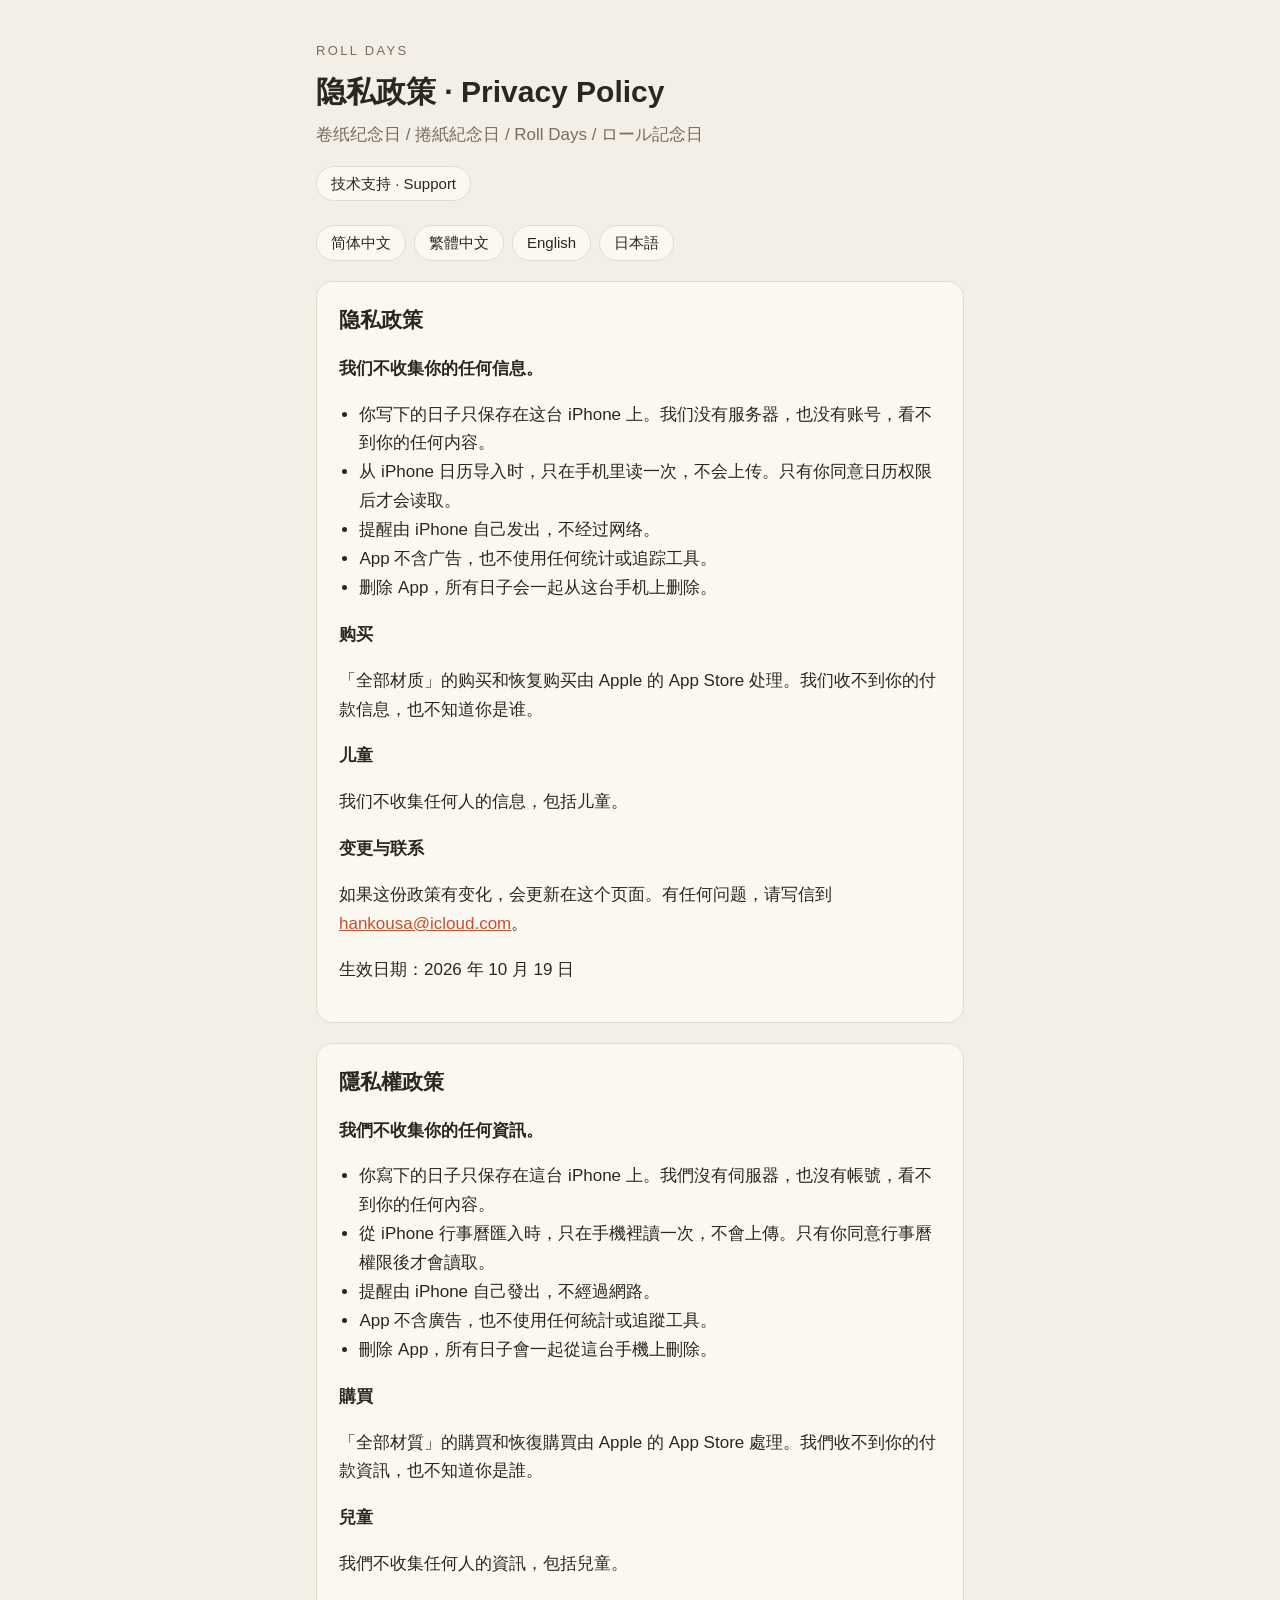
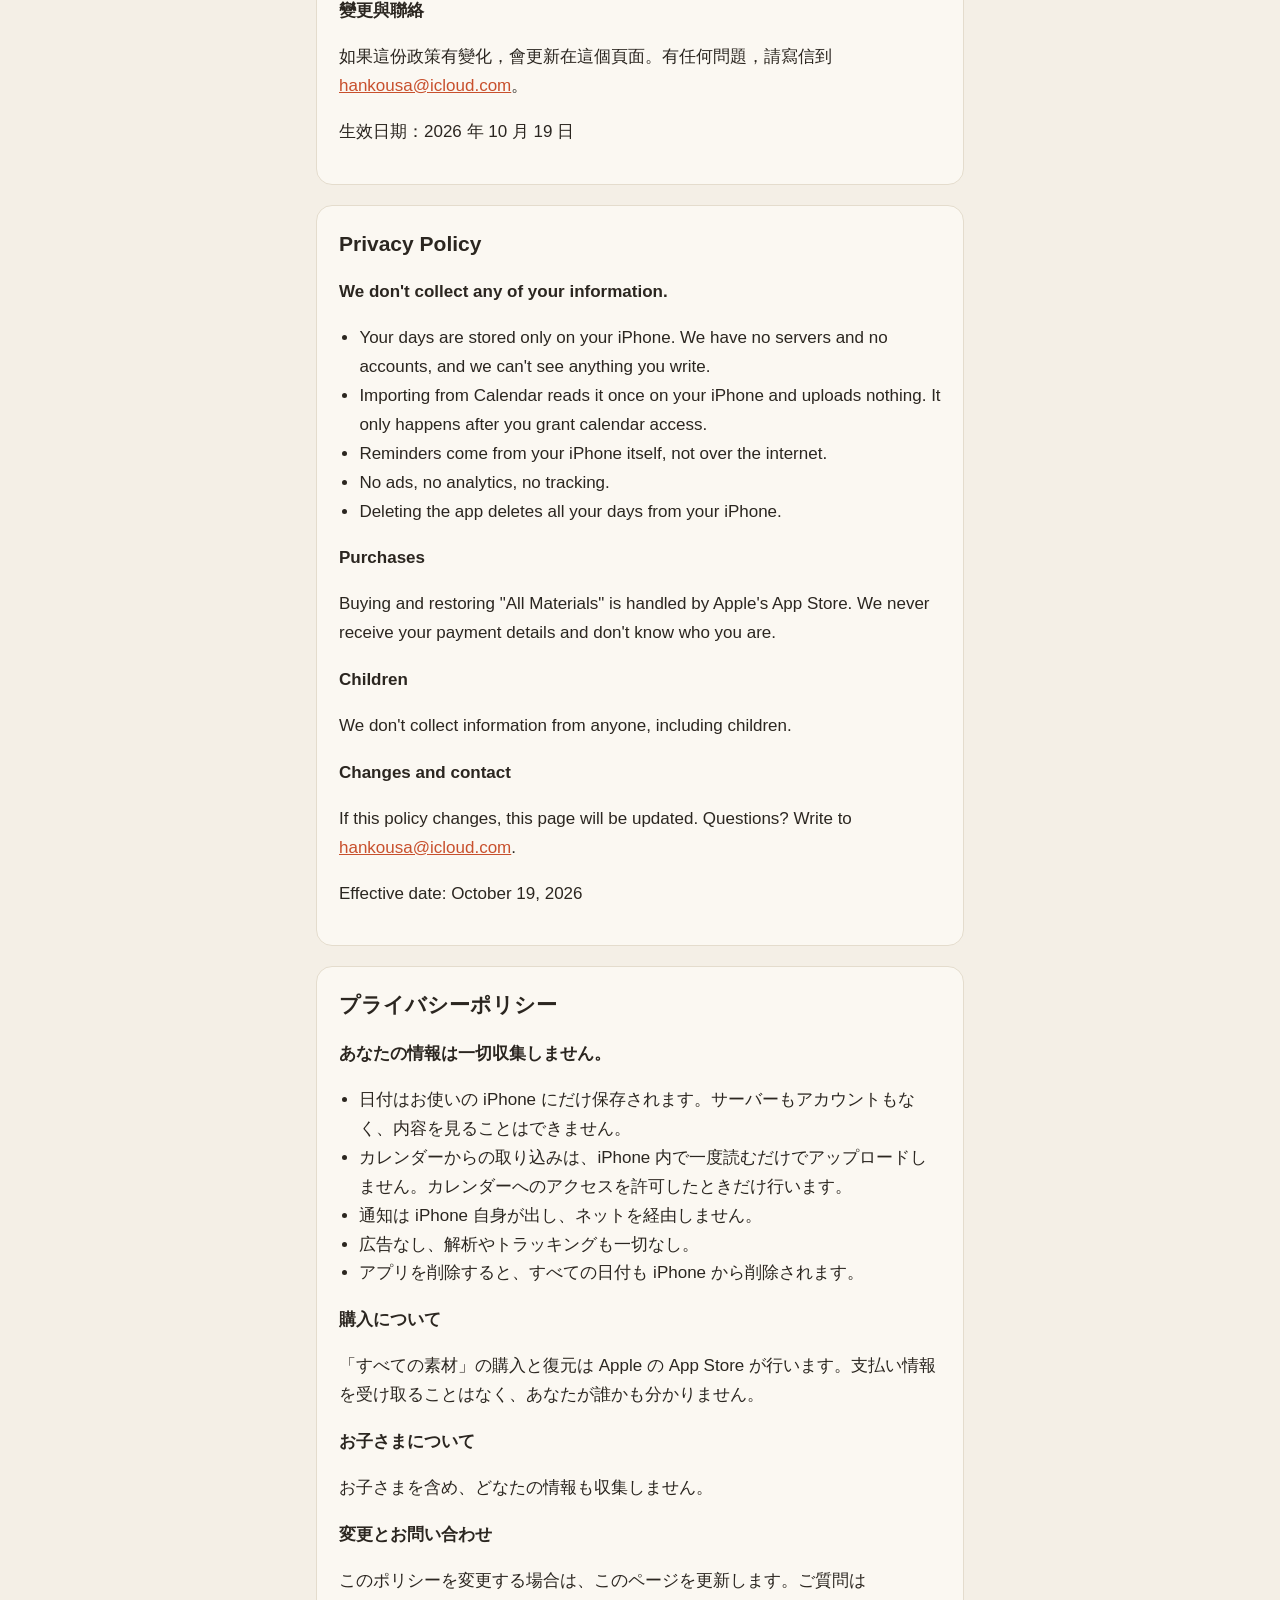
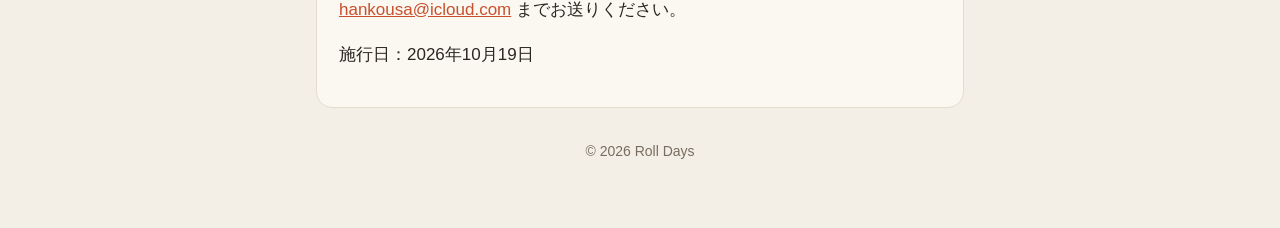
==== privacy.html @ dacdedac "卷纸纪念日：技术支持页和隐私政策页（四种语言） Co-Authored-By: Claude Opus 5.5 <noreply@anthropic.com>" ====
<!doctype html>
<html lang="zh-Hans">
<head>
<meta charset="utf-8">
<meta name="viewport" content="width=device-width, initial-scale=1">
<title>卷纸纪念日 · 隐私政策 | Roll Days Privacy Policy</title>
<link rel="stylesheet" href="style.css">
</head>
<body>
<main>
<header>
  <p class="brand">ROLL DAYS</p>
  <h1>隐私政策 · Privacy Policy</h1>
  <p>卷纸纪念日 / 捲紙紀念日 / Roll Days / ロール記念日</p>
  <nav class="pages"><a href="index.html">技术支持 · Support</a></nav>
  <nav class="lang">
    <a href="#zh-hans">简体中文</a><a href="#zh-hant">繁體中文</a><a href="#en">English</a><a href="#ja">日本語</a>
  </nav>
</header>

<section id="zh-hans" lang="zh-Hans">
  <h2>隐私政策</h2>
  <p><strong>我们不收集你的任何信息。</strong></p>
  <ul>
    <li>你写下的日子只保存在这台 iPhone 上。我们没有服务器，也没有账号，看不到你的任何内容。</li>
    <li>从 iPhone 日历导入时，只在手机里读一次，不会上传。只有你同意日历权限后才会读取。</li>
    <li>提醒由 iPhone 自己发出，不经过网络。</li>
    <li>App 不含广告，也不使用任何统计或追踪工具。</li>
    <li>删除 App，所有日子会一起从这台手机上删除。</li>
  </ul>
  <h3>购买</h3>
  <p>「全部材质」的购买和恢复购买由 Apple 的 App Store 处理。我们收不到你的付款信息，也不知道你是谁。</p>
  <h3>儿童</h3>
  <p>我们不收集任何人的信息，包括儿童。</p>
  <h3>变更与联系</h3>
  <p>如果这份政策有变化，会更新在这个页面。有任何问题，请写信到 <a href="mailto:hankousa@icloud.com">hankousa@icloud.com</a>。</p>
  <p>生效日期：2026 年 10 月 19 日</p>
</section>

<section id="zh-hant" lang="zh-Hant">
  <h2>隱私權政策</h2>
  <p><strong>我們不收集你的任何資訊。</strong></p>
  <ul>
    <li>你寫下的日子只保存在這台 iPhone 上。我們沒有伺服器，也沒有帳號，看不到你的任何內容。</li>
    <li>從 iPhone 行事曆匯入時，只在手機裡讀一次，不會上傳。只有你同意行事曆權限後才會讀取。</li>
    <li>提醒由 iPhone 自己發出，不經過網路。</li>
    <li>App 不含廣告，也不使用任何統計或追蹤工具。</li>
    <li>刪除 App，所有日子會一起從這台手機上刪除。</li>
  </ul>
  <h3>購買</h3>
  <p>「全部材質」的購買和恢復購買由 Apple 的 App Store 處理。我們收不到你的付款資訊，也不知道你是誰。</p>
  <h3>兒童</h3>
  <p>我們不收集任何人的資訊，包括兒童。</p>
  <h3>變更與聯絡</h3>
  <p>如果這份政策有變化，會更新在這個頁面。有任何問題，請寫信到 <a href="mailto:hankousa@icloud.com">hankousa@icloud.com</a>。</p>
  <p>生效日期：2026 年 10 月 19 日</p>
</section>

<section id="en" lang="en">
  <h2>Privacy Policy</h2>
  <p><strong>We don't collect any of your information.</strong></p>
  <ul>
    <li>Your days are stored only on your iPhone. We have no servers and no accounts, and we can't see anything you write.</li>
    <li>Importing from Calendar reads it once on your iPhone and uploads nothing. It only happens after you grant calendar access.</li>
    <li>Reminders come from your iPhone itself, not over the internet.</li>
    <li>No ads, no analytics, no tracking.</li>
    <li>Deleting the app deletes all your days from your iPhone.</li>
  </ul>
  <h3>Purchases</h3>
  <p>Buying and restoring "All Materials" is handled by Apple's App Store. We never receive your payment details and don't know who you are.</p>
  <h3>Children</h3>
  <p>We don't collect information from anyone, including children.</p>
  <h3>Changes and contact</h3>
  <p>If this policy changes, this page will be updated. Questions? Write to <a href="mailto:hankousa@icloud.com">hankousa@icloud.com</a>.</p>
  <p>Effective date: October 19, 2026</p>
</section>

<section id="ja" lang="ja">
  <h2>プライバシーポリシー</h2>
  <p><strong>あなたの情報は一切収集しません。</strong></p>
  <ul>
    <li>日付はお使いの iPhone にだけ保存されます。サーバーもアカウントもなく、内容を見ることはできません。</li>
    <li>カレンダーからの取り込みは、iPhone 内で一度読むだけでアップロードしません。カレンダーへのアクセスを許可したときだけ行います。</li>
    <li>通知は iPhone 自身が出し、ネットを経由しません。</li>
    <li>広告なし、解析やトラッキングも一切なし。</li>
    <li>アプリを削除すると、すべての日付も iPhone から削除されます。</li>
  </ul>
  <h3>購入について</h3>
  <p>「すべての素材」の購入と復元は Apple の App Store が行います。支払い情報を受け取ることはなく、あなたが誰かも分かりません。</p>
  <h3>お子さまについて</h3>
  <p>お子さまを含め、どなたの情報も収集しません。</p>
  <h3>変更とお問い合わせ</h3>
  <p>このポリシーを変更する場合は、このページを更新します。ご質問は <a href="mailto:hankousa@icloud.com">hankousa@icloud.com</a> までお送りください。</p>
  <p>施行日：2026年10月19日</p>
</section>

<footer>© 2026 Roll Days</footer>
</main>
</body>
</html>
---- style.css ----
:root {
  --bg: #f4efe6; --card: #fbf8f2; --ink: #2b2620; --muted: #776d60;
  --accent: #c8502d; --line: #e4dccd;
}
@media (prefers-color-scheme: dark) {
  :root { --bg: #1d1a16; --card: #26221d; --ink: #eee6da; --muted: #a89c8c; --accent: #e9774f; --line: #3a342c; }
}
* { box-sizing: border-box; }
body {
  margin: 0; background: var(--bg); color: var(--ink);
  font: 17px/1.7 -apple-system, BlinkMacSystemFont, "PingFang SC", "Hiragino Sans", "Noto Sans CJK SC", sans-serif;
}
main { max-width: 680px; margin: 0 auto; padding: 40px 16px 64px; }
header .brand { font-size: 13px; letter-spacing: .18em; color: var(--muted); margin: 0; }
header h1 { font-size: 30px; margin: 4px 0 4px; }
header p { margin: 0; color: var(--muted); }
nav.lang { display: flex; flex-wrap: wrap; gap: 8px; margin: 24px 0 8px; }
nav.lang a, nav.pages a {
  color: var(--ink); text-decoration: none; border: 1px solid var(--line);
  background: var(--card); border-radius: 999px; padding: 4px 14px; font-size: 15px;
}
nav.pages { display: flex; gap: 8px; margin-top: 16px; }
section {
  background: var(--card); border: 1px solid var(--line); border-radius: 16px;
  padding: 20px 22px; margin-top: 20px;
}
section h2 { font-size: 21px; margin: 0 0 8px; }
section h3 { font-size: 17px; margin: 18px 0 4px; }
section ul { padding-left: 1.2em; margin: 8px 0; }
a { color: var(--accent); }
.mail { font-size: 19px; font-weight: 600; }
footer { margin-top: 32px; color: var(--muted); font-size: 14px; text-align: center; }
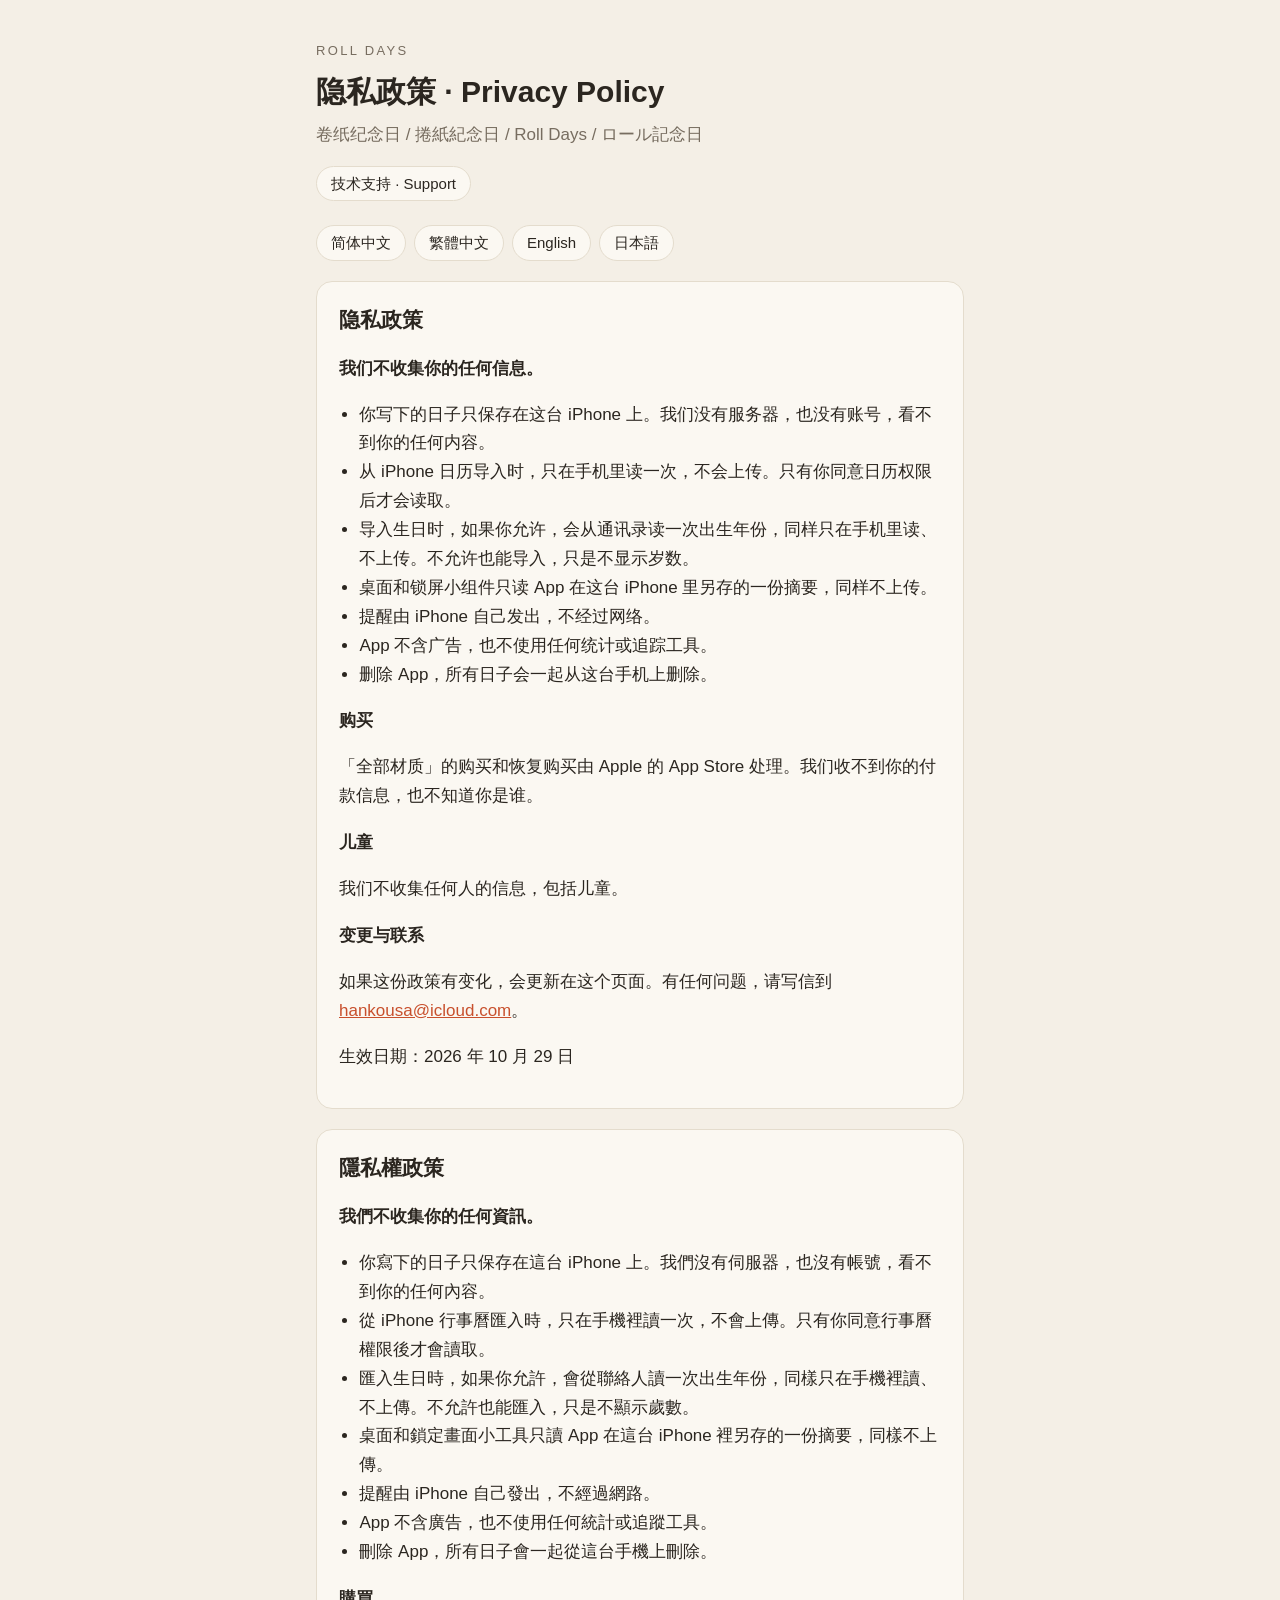
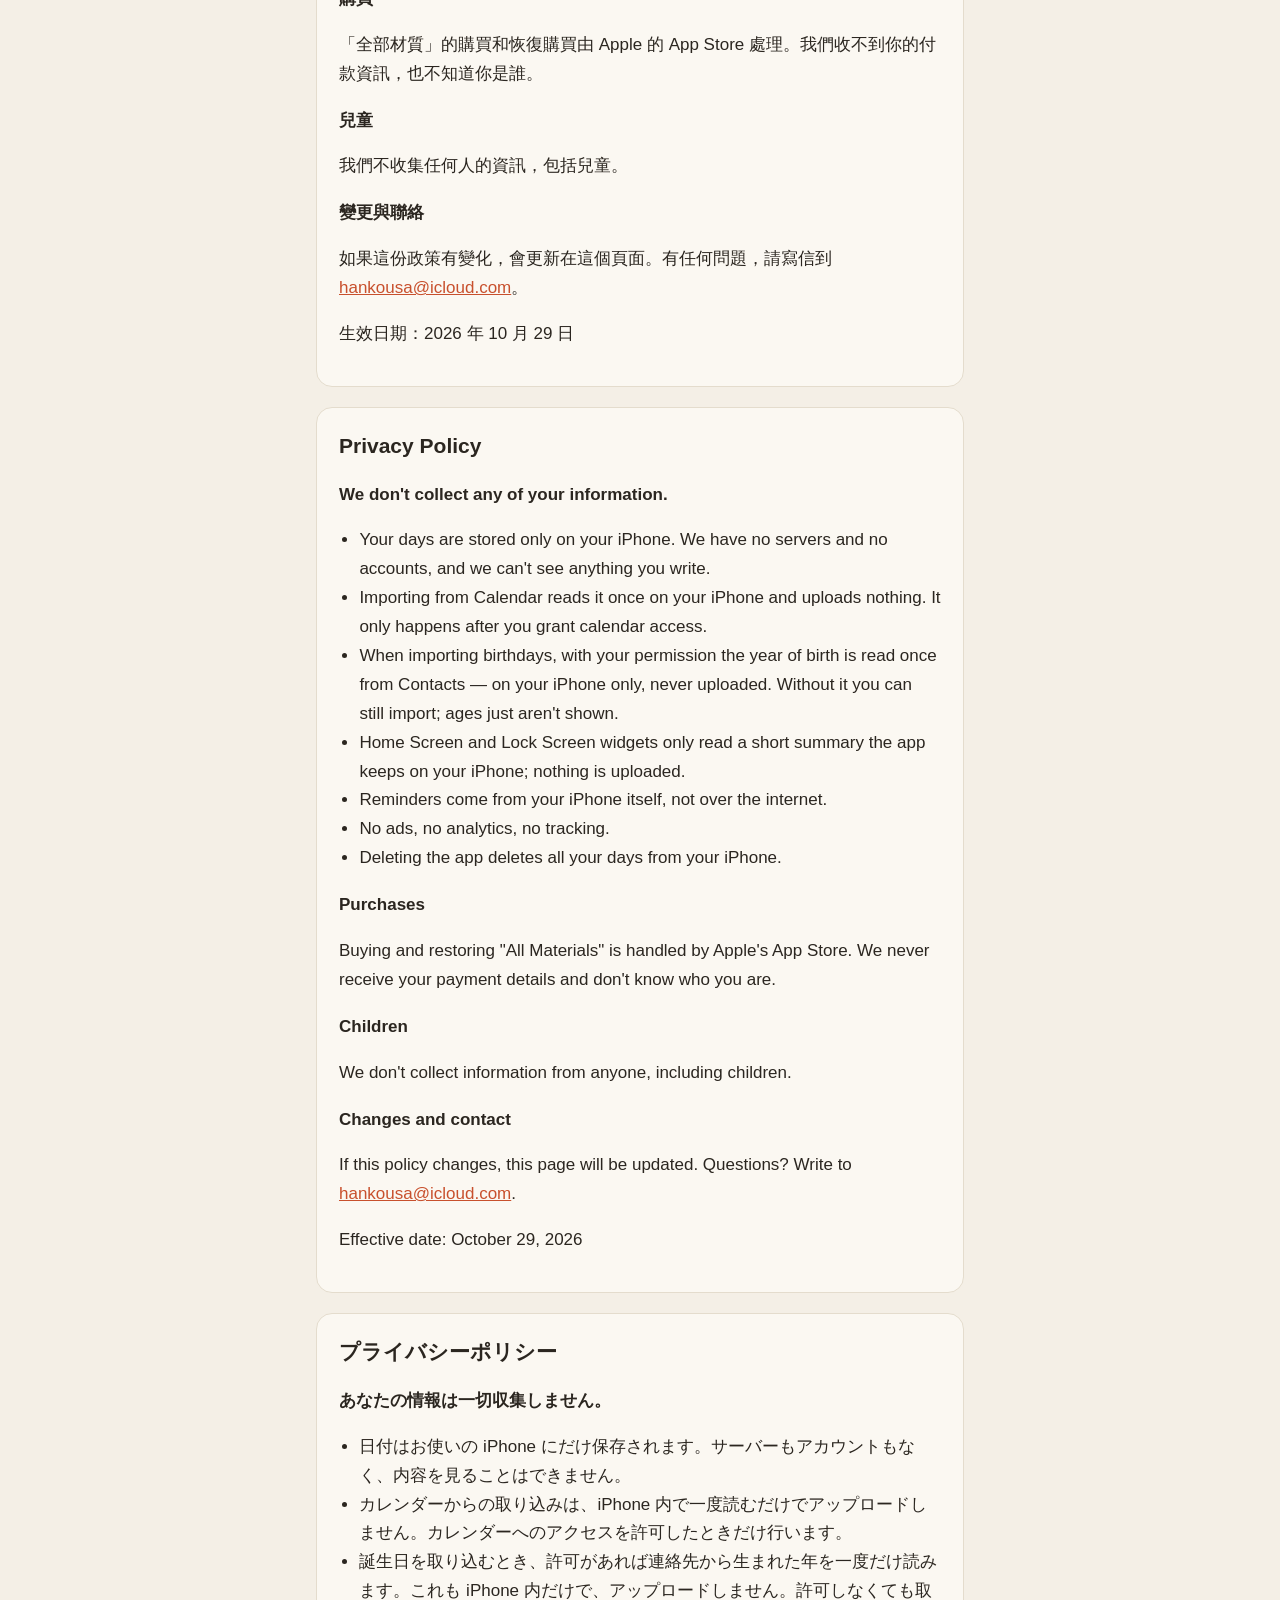
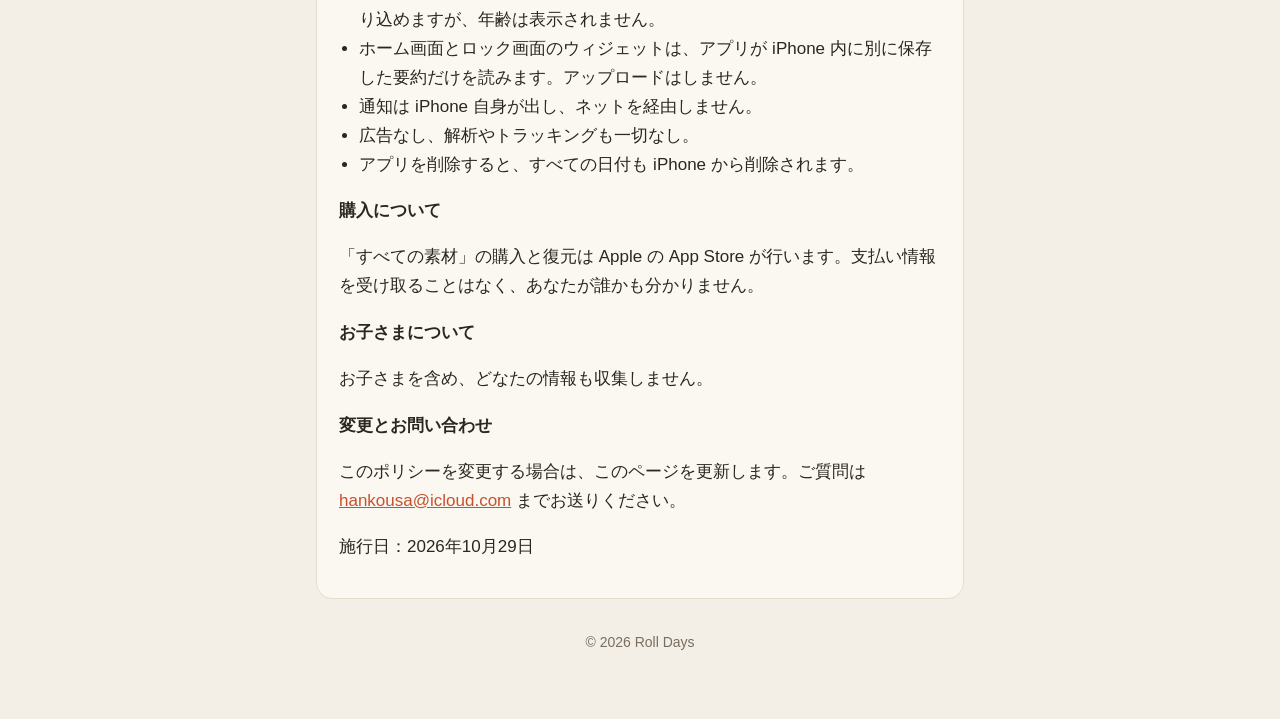
==== commit 57a83e8d: "隐私政策：补通讯录（导入生日读出生年份）和小组件两句，四种语言；生效日期改为 2026-10-29（主线看过再推送） Co-Authored-By: Claude Opus 5.5 <noreply@" ====
--- a/privacy.html
+++ b/privacy.html
@@ -24,6 +24,8 @@
   <ul>
     <li>你写下的日子只保存在这台 iPhone 上。我们没有服务器，也没有账号，看不到你的任何内容。</li>
     <li>从 iPhone 日历导入时，只在手机里读一次，不会上传。只有你同意日历权限后才会读取。</li>
+    <li>导入生日时，如果你允许，会从通讯录读一次出生年份，同样只在手机里读、不上传。不允许也能导入，只是不显示岁数。</li>
+    <li>桌面和锁屏小组件只读 App 在这台 iPhone 里另存的一份摘要，同样不上传。</li>
     <li>提醒由 iPhone 自己发出，不经过网络。</li>
     <li>App 不含广告，也不使用任何统计或追踪工具。</li>
     <li>删除 App，所有日子会一起从这台手机上删除。</li>
@@ -34,7 +36,7 @@
   <p>我们不收集任何人的信息，包括儿童。</p>
   <h3>变更与联系</h3>
   <p>如果这份政策有变化，会更新在这个页面。有任何问题，请写信到 <a href="mailto:hankousa@icloud.com">hankousa@icloud.com</a>。</p>
-  <p>生效日期：2026 年 10 月 19 日</p>
+  <p>生效日期：2026 年 10 月 29 日</p>
 </section>
 
 <section id="zh-hant" lang="zh-Hant">
@@ -43,6 +45,8 @@
   <ul>
     <li>你寫下的日子只保存在這台 iPhone 上。我們沒有伺服器，也沒有帳號，看不到你的任何內容。</li>
     <li>從 iPhone 行事曆匯入時，只在手機裡讀一次，不會上傳。只有你同意行事曆權限後才會讀取。</li>
+    <li>匯入生日時，如果你允許，會從聯絡人讀一次出生年份，同樣只在手機裡讀、不上傳。不允許也能匯入，只是不顯示歲數。</li>
+    <li>桌面和鎖定畫面小工具只讀 App 在這台 iPhone 裡另存的一份摘要，同樣不上傳。</li>
     <li>提醒由 iPhone 自己發出，不經過網路。</li>
     <li>App 不含廣告，也不使用任何統計或追蹤工具。</li>
     <li>刪除 App，所有日子會一起從這台手機上刪除。</li>
@@ -53,7 +57,7 @@
   <p>我們不收集任何人的資訊，包括兒童。</p>
   <h3>變更與聯絡</h3>
   <p>如果這份政策有變化，會更新在這個頁面。有任何問題，請寫信到 <a href="mailto:hankousa@icloud.com">hankousa@icloud.com</a>。</p>
-  <p>生效日期：2026 年 10 月 19 日</p>
+  <p>生效日期：2026 年 10 月 29 日</p>
 </section>
 
 <section id="en" lang="en">
@@ -62,6 +66,8 @@
   <ul>
     <li>Your days are stored only on your iPhone. We have no servers and no accounts, and we can't see anything you write.</li>
     <li>Importing from Calendar reads it once on your iPhone and uploads nothing. It only happens after you grant calendar access.</li>
+    <li>When importing birthdays, with your permission the year of birth is read once from Contacts — on your iPhone only, never uploaded. Without it you can still import; ages just aren't shown.</li>
+    <li>Home Screen and Lock Screen widgets only read a short summary the app keeps on your iPhone; nothing is uploaded.</li>
     <li>Reminders come from your iPhone itself, not over the internet.</li>
     <li>No ads, no analytics, no tracking.</li>
     <li>Deleting the app deletes all your days from your iPhone.</li>
@@ -72,7 +78,7 @@
   <p>We don't collect information from anyone, including children.</p>
   <h3>Changes and contact</h3>
   <p>If this policy changes, this page will be updated. Questions? Write to <a href="mailto:hankousa@icloud.com">hankousa@icloud.com</a>.</p>
-  <p>Effective date: October 19, 2026</p>
+  <p>Effective date: October 29, 2026</p>
 </section>
 
 <section id="ja" lang="ja">
@@ -81,6 +87,8 @@
   <ul>
     <li>日付はお使いの iPhone にだけ保存されます。サーバーもアカウントもなく、内容を見ることはできません。</li>
     <li>カレンダーからの取り込みは、iPhone 内で一度読むだけでアップロードしません。カレンダーへのアクセスを許可したときだけ行います。</li>
+    <li>誕生日を取り込むとき、許可があれば連絡先から生まれた年を一度だけ読みます。これも iPhone 内だけで、アップロードしません。許可しなくても取り込めますが、年齢は表示されません。</li>
+    <li>ホーム画面とロック画面のウィジェットは、アプリが iPhone 内に別に保存した要約だけを読みます。アップロードはしません。</li>
     <li>通知は iPhone 自身が出し、ネットを経由しません。</li>
     <li>広告なし、解析やトラッキングも一切なし。</li>
     <li>アプリを削除すると、すべての日付も iPhone から削除されます。</li>
@@ -91,7 +99,7 @@
   <p>お子さまを含め、どなたの情報も収集しません。</p>
   <h3>変更とお問い合わせ</h3>
   <p>このポリシーを変更する場合は、このページを更新します。ご質問は <a href="mailto:hankousa@icloud.com">hankousa@icloud.com</a> までお送りください。</p>
-  <p>施行日：2026年10月19日</p>
+  <p>施行日：2026年10月29日</p>
 </section>
 
 <footer>© 2026 Roll Days</footer>
